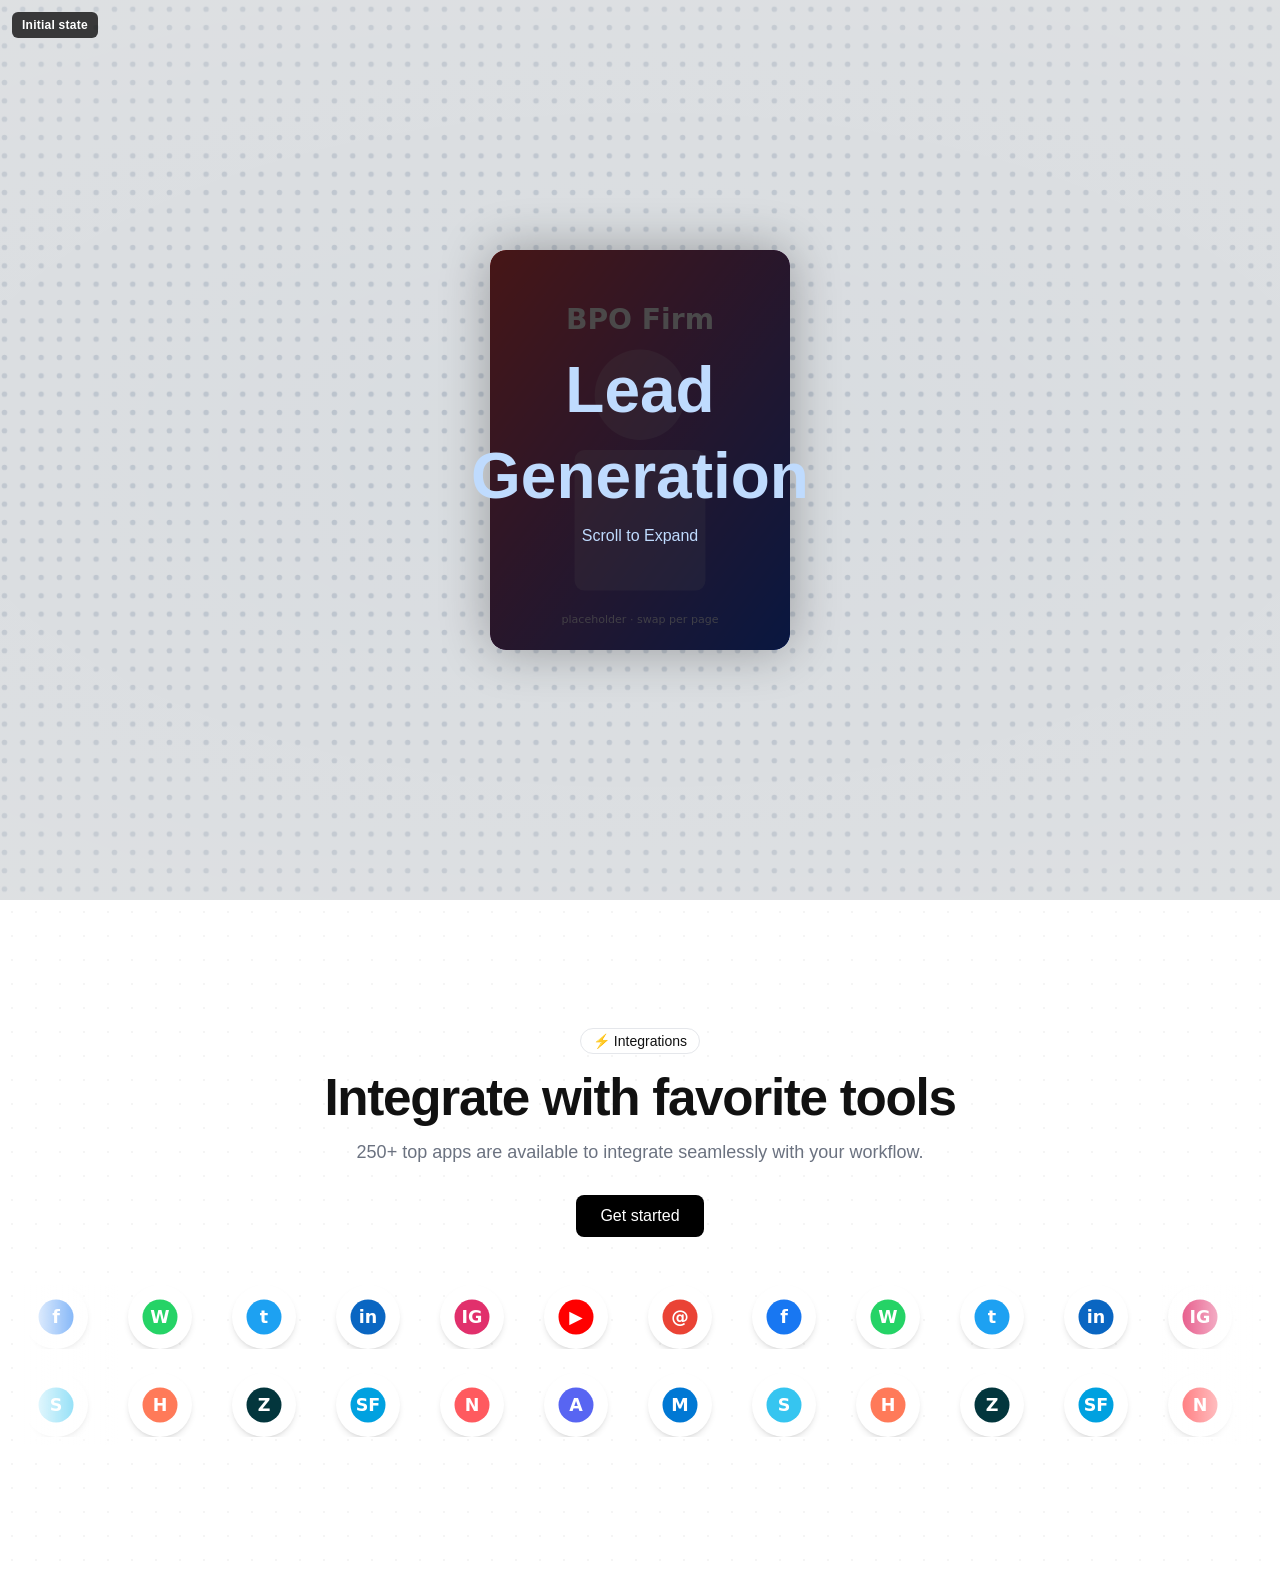
==== preview/index.html @ f5bd44d0 "Add preview harness for the service-page blocks Adds a self-contained HTML + Playwright harness so t" ====
<!doctype html>
<html lang="en">
<head>
	<meta charset="utf-8">
	<meta name="viewport" content="width=device-width,initial-scale=1">
	<title>BPO Firm — Service-Page Blocks preview</title>
	<link rel="stylesheet" href="../wp-content/plugins/bpofirm-scroll-hero/assets/scroll-hero.css">
	<link rel="stylesheet" href="../wp-content/plugins/bpofirm-scroll-hero/assets/integrations.css">
	<style>
		html, body { margin: 0; padding: 0; background: #fff; font-family: -apple-system, BlinkMacSystemFont, "Segoe UI", Roboto, sans-serif; }
		.preview-label {
			position: fixed; top: 12px; left: 12px; z-index: 9999;
			padding: 6px 10px; border-radius: 6px;
			background: rgba(0,0,0,0.75); color: #fff;
			font-size: 12px; font-weight: 600; letter-spacing: 0.02em;
			pointer-events: none;
		}
	</style>
</head>
<body>
	<div class="preview-label" id="preview-label">Initial state</div>

	<!-- This mirrors the HTML the [bpofirm_scroll_hero] shortcode emits.
	     For the offline preview we use inline-SVG data URIs; the live
	     plugin keeps the real bpofirm.com CDN URLs (see PHP defaults). -->
	<section class="bpo-scroll-hero" data-media-type="image" id="hero">
		<img class="bpo-scroll-hero__bg" id="hero-bg" alt="" />
		<div class="bpo-scroll-hero__bg-tint" aria-hidden="true"></div>
		<div class="bpo-scroll-hero__stage">
			<div class="bpo-scroll-hero__media">
				<img id="hero-fg" alt="Lead Generation" />
				<div class="bpo-scroll-hero__media-overlay" aria-hidden="true"></div>
			</div>
			<div class="bpo-scroll-hero__title">
				<h1 class="bpo-scroll-hero__title-first">Lead</h1>
				<h1 class="bpo-scroll-hero__title-rest">Generation</h1>
			</div>
			<div class="bpo-scroll-hero__caption">
				<p class="bpo-scroll-hero__scroll-label">Scroll to Expand</p>
			</div>
		</div>
	</section>

	<!-- This mirrors the HTML the [bpofirm_integrations] shortcode emits. -->
	<section class="bpo-integrations" id="integrations">
		<div class="bpo-integrations__grid-bg" aria-hidden="true"></div>
		<div class="bpo-integrations__inner">
			<span class="bpo-integrations__badge">⚡ Integrations</span>
			<h2 class="bpo-integrations__title">Integrate with favorite tools</h2>
			<p class="bpo-integrations__lede">250+ top apps are available to integrate seamlessly with your workflow.</p>
			<a class="bpo-integrations__cta" href="#">Get started</a>
			<div class="bpo-integrations__carousel" aria-label="Supported integrations">
				<div class="bpo-integrations__row bpo-integrations__row--left">
					<div class="bpo-integrations__track" id="track-1"></div>
				</div>
				<div class="bpo-integrations__row bpo-integrations__row--right">
					<div class="bpo-integrations__track" id="track-2"></div>
				</div>
				<div class="bpo-integrations__fade bpo-integrations__fade--left" aria-hidden="true"></div>
				<div class="bpo-integrations__fade bpo-integrations__fade--right" aria-hidden="true"></div>
			</div>
		</div>
	</section>

	<script>
		// --- Offline placeholder assets (preview only) ----------------------
		// Sandbox can't reach external image hosts (network policy returns
		// 403 on Flaticon / bpofirm CDN). The live WP plugin still references
		// the real URLs — these inline data URIs exist solely so this preview
		// page renders meaningfully in the screenshot harness.
		function svgUri(svg) {
			return 'data:image/svg+xml;utf8,' + encodeURIComponent(svg);
		}
		// Dotted world-map placeholder for the hero background.
		document.getElementById('hero-bg').src = svgUri(
			'<svg xmlns="http://www.w3.org/2000/svg" viewBox="0 0 1024 491" preserveAspectRatio="xMidYMid slice">' +
				'<defs>' +
					'<pattern id="d" width="10" height="10" patternUnits="userSpaceOnUse">' +
						'<circle cx="5" cy="5" r="1.5" fill="#cbd5e1"/>' +
					'</pattern>' +
					'<radialGradient id="g" cx="50%" cy="50%" r="60%">' +
						'<stop offset="0%" stop-color="#ffffff" stop-opacity="0"/>' +
						'<stop offset="100%" stop-color="#ffffff" stop-opacity="0.4"/>' +
					'</radialGradient>' +
				'</defs>' +
				'<rect width="100%" height="100%" fill="#f1f5f9"/>' +
				'<rect width="100%" height="100%" fill="url(#d)"/>' +
				'<rect width="100%" height="100%" fill="url(#g)"/>' +
			'</svg>'
		);
		// Brand-gradient foreground placeholder (stands in for the real photo).
		document.getElementById('hero-fg').src = svgUri(
			'<svg xmlns="http://www.w3.org/2000/svg" viewBox="0 0 600 800" preserveAspectRatio="xMidYMid slice">' +
				'<defs>' +
					'<linearGradient id="bg" x1="0" y1="0" x2="1" y2="1">' +
						'<stop offset="0%" stop-color="#ef494b"/>' +
						'<stop offset="100%" stop-color="#1d4ed8"/>' +
					'</linearGradient>' +
				'</defs>' +
				'<rect width="100%" height="100%" fill="url(#bg)"/>' +
				'<circle cx="300" cy="290" r="90" fill="#ffffff" opacity="0.18"/>' +
				'<rect x="170" y="400" width="260" height="280" rx="20" fill="#ffffff" opacity="0.18"/>' +
				'<text x="300" y="160" text-anchor="middle" font-family="system-ui,sans-serif" font-size="56" font-weight="800" fill="#ffffff" opacity="0.95">BPO Firm</text>' +
				'<text x="300" y="745" text-anchor="middle" font-family="system-ui,sans-serif" font-size="22" font-weight="500" fill="#ffffff" opacity="0.75">placeholder · swap per page</text>' +
			'</svg>'
		);
		// Generate 14 chip icons — coloured circles with single-letter glyphs.
		function chipIcon(letter, fill) {
			return svgUri(
				'<svg xmlns="http://www.w3.org/2000/svg" viewBox="0 0 64 64">' +
					'<circle cx="32" cy="32" r="28" fill="' + fill + '"/>' +
					'<text x="32" y="42" text-anchor="middle" font-family="system-ui,sans-serif" font-size="28" font-weight="700" fill="#ffffff">' + letter + '</text>' +
				'</svg>'
			);
		}
		var ROW1 = [
			chipIcon('f', '#1877f2'), // facebook-blue
			chipIcon('W', '#25d366'), // whatsapp-green
			chipIcon('t', '#1da1f2'), // twitter-blue
			chipIcon('in','#0a66c2'), // linkedin
			chipIcon('IG','#e1306c'), // instagram-pink
			chipIcon('▶', '#ff0000'), // youtube-red
			chipIcon('@', '#ea4335'), // gmail-red
		];
		var ROW2 = [
			chipIcon('S', '#36c5f0'), // slack
			chipIcon('H', '#ff7a59'), // hubspot
			chipIcon('Z', '#03363d'), // zendesk
			chipIcon('SF','#00a1e0'), // salesforce
			chipIcon('N', '#ff5a5f'), // notion-ish
			chipIcon('A', '#5865f2'), // discord
			chipIcon('M', '#0078d4'), // microsoft
		];
		function fillTrack(id, icons, repeat) {
			var el = document.getElementById(id);
			var html = '';
			for (var r = 0; r < repeat; r++) {
				for (var i = 0; i < icons.length; i++) {
					html += '<div class="bpo-integrations__chip"><img src="' + icons[i] + '" alt="" loading="lazy"></div>';
				}
			}
			el.innerHTML = html;
		}
		fillTrack('track-1', ROW1, 4);
		fillTrack('track-2', ROW2, 4);

		// Helper used by the screenshot script to force a specific scroll-hero
		// progress without having to actually scroll-hijack the page.
		window.__setHeroProgress = function (progress) {
			var hero = document.getElementById('hero');
			var mobile = window.innerWidth < 768;
			var w = 300 + progress * (mobile ? 650 : 1250);
			var h = 400 + progress * (mobile ? 200 : 400);
			var tx = progress * (mobile ? 180 : 150);
			hero.style.setProperty('--bpo-media-w', w + 'px');
			hero.style.setProperty('--bpo-media-h', h + 'px');
			hero.style.setProperty('--bpo-text-tx', tx);
			hero.style.setProperty('--bpo-bg-opacity', 1 - progress);
			hero.style.setProperty('--bpo-overlay-opacity', 0.7 - progress * 0.3);
			hero.classList.toggle('is-expanded', progress >= 1);
		};
		window.__setHeroProgress(0);
	</script>
</body>
</html>
---- wp-content/plugins/bpofirm-scroll-hero/assets/scroll-hero.css ----
/* BPO Firm — Scroll-Expand Hero
 * Vanilla CSS port of the ScrollExpandMedia React component.
 * Heights / widths are driven inline by scroll-hero.js (it sets
 * --bpo-media-w, --bpo-media-h, --bpo-text-tx, --bpo-bg-opacity, --bpo-overlay-opacity).
 */

.bpo-scroll-hero {
	position: relative;
	width: 100%;
	min-height: 100dvh;
	overflow: hidden;
	color: #bfdbfe; /* blue-200 (matches the React demo) */
}

.bpo-scroll-hero__bg {
	position: absolute;
	inset: 0;
	z-index: 0;
	width: 100%;
	height: 100%;
	object-fit: cover;
	object-position: center;
	opacity: var(--bpo-bg-opacity, 1);
	transition: opacity 0.1s linear;
}

.bpo-scroll-hero__bg-tint {
	position: absolute;
	inset: 0;
	z-index: 1;
	background: rgba(0, 0, 0, 0.1);
}

.bpo-scroll-hero__stage {
	position: relative;
	z-index: 2;
	width: 100%;
	min-height: 100dvh;
	display: flex;
	flex-direction: column;
	align-items: center;
	justify-content: center;
	padding: 1rem;
	box-sizing: border-box;
}

.bpo-scroll-hero__media {
	position: absolute;
	top: 50%;
	left: 50%;
	z-index: 0;
	width: var(--bpo-media-w, 300px);
	height: var(--bpo-media-h, 400px);
	max-width: 95vw;
	max-height: 85vh;
	transform: translate(-50%, -50%);
	border-radius: 1rem;
	overflow: hidden;
	box-shadow: 0 0 50px rgba(0, 0, 0, 0.3);
	pointer-events: none;
}

.bpo-scroll-hero__media > video,
.bpo-scroll-hero__media > img,
.bpo-scroll-hero__media > iframe {
	display: block;
	width: 100%;
	height: 100%;
	object-fit: cover;
	border: 0;
	border-radius: 1rem;
}

.bpo-scroll-hero__media-overlay {
	position: absolute;
	inset: 0;
	background: #000;
	border-radius: 1rem;
	opacity: var(--bpo-overlay-opacity, 0.5);
	transition: opacity 0.2s linear;
	pointer-events: none;
}

.bpo-scroll-hero__title {
	position: relative;
	z-index: 3;
	display: flex;
	flex-direction: column;
	align-items: center;
	gap: 1rem;
	width: 100%;
	text-align: center;
	pointer-events: none;
}

.bpo-scroll-hero__title-first,
.bpo-scroll-hero__title-rest {
	margin: 0;
	font-size: clamp(2.25rem, 5.5vw, 4rem);
	font-weight: 800;
	line-height: 1.1;
	color: #bfdbfe;
}

.bpo-scroll-hero__title-first {
	transform: translateX(calc(var(--bpo-text-tx, 0) * -1vw));
}

.bpo-scroll-hero__title-rest {
	transform: translateX(calc(var(--bpo-text-tx, 0) * 1vw));
}

.bpo-scroll-hero--text-blend .bpo-scroll-hero__title-first,
.bpo-scroll-hero--text-blend .bpo-scroll-hero__title-rest {
	mix-blend-mode: difference;
}

.bpo-scroll-hero__caption {
	position: relative;
	z-index: 3;
	margin-top: 1rem;
	text-align: center;
	color: #bfdbfe;
	pointer-events: none;
}

.bpo-scroll-hero__date {
	margin: 0 0 0.25rem;
	font-size: 1.5rem;
	transform: translateX(calc(var(--bpo-text-tx, 0) * -1vw));
}

.bpo-scroll-hero__scroll-label {
	margin: 0;
	font-weight: 500;
	transform: translateX(calc(var(--bpo-text-tx, 0) * 1vw));
}

.bpo-scroll-hero__content {
	position: relative;
	z-index: 4;
	width: 100%;
	padding: 2.5rem 2rem;
	opacity: 0;
	transition: opacity 0.7s ease;
	box-sizing: border-box;
}

.bpo-scroll-hero.is-expanded .bpo-scroll-hero__content {
	opacity: 1;
}

@media (min-width: 768px) {
	.bpo-scroll-hero__content {
		padding: 5rem 4rem;
	}
}

@media (prefers-reduced-motion: reduce) {
	.bpo-scroll-hero__bg,
	.bpo-scroll-hero__media-overlay,
	.bpo-scroll-hero__content {
		transition: none;
	}
}
---- wp-content/plugins/bpofirm-scroll-hero/assets/integrations.css ----
/* BPO Firm — Integrations Carousel
 * Vanilla CSS port of the IntegrationHero React component.
 * Two rows of icon "chips" scrolling in opposite directions with
 * fade-out gradient masks on both sides.
 */

.bpo-integrations {
	position: relative;
	padding: 8rem 0;
	overflow: hidden;
	background: #fff;
	color: #111;
}

.bpo-integrations__grid-bg {
	position: absolute;
	inset: 0;
	background-image: radial-gradient(circle at center, rgba(0, 0, 0, 0.04) 1px, transparent 1px);
	background-size: 24px 24px;
	pointer-events: none;
}

.bpo-integrations__inner {
	position: relative;
	max-width: 80rem;
	margin: 0 auto;
	padding: 0 1.5rem;
	text-align: center;
}

.bpo-integrations__badge {
	display: inline-block;
	padding: 0.25rem 0.75rem;
	margin-bottom: 1rem;
	font-size: 0.875rem;
	border: 1px solid #e5e7eb;
	border-radius: 9999px;
	background: #fff;
	color: #111;
}

.bpo-integrations__title {
	margin: 0;
	font-size: clamp(2rem, 4vw, 3.75rem);
	font-weight: 700;
	letter-spacing: -0.025em;
	line-height: 1.1;
}

.bpo-integrations__lede {
	max-width: 36rem;
	margin: 1rem auto 0;
	font-size: 1.125rem;
	color: #6b7280;
}

.bpo-integrations__cta {
	display: inline-block;
	margin-top: 2rem;
	padding: 0.75rem 1.5rem;
	font-weight: 500;
	color: #fff;
	background: #000;
	border-radius: 0.5rem;
	text-decoration: none;
	transition: background 0.2s ease;
}

.bpo-integrations__cta:hover,
.bpo-integrations__cta:focus {
	background: #1f2937;
	color: #fff;
}

.bpo-integrations__carousel {
	position: relative;
	margin-top: 3rem;
	padding-bottom: 0.5rem;
	overflow: hidden;
}

.bpo-integrations__row {
	display: flex;
	overflow: hidden;
}

.bpo-integrations__row + .bpo-integrations__row {
	margin-top: 1.5rem;
}

.bpo-integrations__track {
	display: flex;
	flex-shrink: 0;
	gap: 2.5rem;
	white-space: nowrap;
	will-change: transform;
}

.bpo-integrations__row--left .bpo-integrations__track {
	animation: bpo-int-scroll-left 30s linear infinite;
}

.bpo-integrations__row--right .bpo-integrations__track {
	animation: bpo-int-scroll-right 30s linear infinite;
}

.bpo-integrations__chip {
	flex-shrink: 0;
	width: 4rem;
	height: 4rem;
	border-radius: 9999px;
	background: #fff;
	box-shadow: 0 4px 6px -1px rgba(0, 0, 0, 0.1), 0 2px 4px -2px rgba(0, 0, 0, 0.1);
	display: flex;
	align-items: center;
	justify-content: center;
	cursor: pointer;
	transition:
		transform 0.25s cubic-bezier(0.4, 0, 0.2, 1),
		box-shadow 0.25s cubic-bezier(0.4, 0, 0.2, 1),
		outline-color 0.25s ease,
		background 0.25s ease;
	outline: 2px solid transparent;
	outline-offset: 3px;
}

.bpo-integrations__chip > img {
	display: block;
	height: 2.5rem;
	width: 2.5rem;
	object-fit: contain;
	transition: transform 0.25s cubic-bezier(0.4, 0, 0.2, 1);
}

/* Hover: lift the chip, glow with brand red, scale up icon */
.bpo-integrations__chip:hover,
.bpo-integrations__chip:focus-visible {
	transform: translateY(-4px) scale(1.08);
	box-shadow:
		0 10px 25px -5px rgba(239, 73, 75, 0.35),
		0 6px 12px -4px rgba(0, 0, 0, 0.15);
	outline-color: #ef494b;
	background: #fff;
}

.bpo-integrations__chip:hover > img,
.bpo-integrations__chip:focus-visible > img {
	transform: scale(1.12);
}

.bpo-integrations__chip:active {
	transform: translateY(-2px) scale(1.04);
}

/* Pause the row's scroll when the user is hovering any chip in it,
 * so the target doesn't slide out from under them. */
.bpo-integrations__row:hover .bpo-integrations__track,
.bpo-integrations__row:focus-within .bpo-integrations__track {
	animation-play-state: paused;
}

.bpo-integrations__fade {
	position: absolute;
	top: 0;
	height: 100%;
	width: 6rem;
	pointer-events: none;
	z-index: 2;
}

.bpo-integrations__fade--left {
	left: 0;
	background: linear-gradient(to right, #fff, rgba(255, 255, 255, 0));
}

.bpo-integrations__fade--right {
	right: 0;
	background: linear-gradient(to left, #fff, rgba(255, 255, 255, 0));
}

@keyframes bpo-int-scroll-left {
	0% { transform: translateX(0); }
	100% { transform: translateX(-50%); }
}

@keyframes bpo-int-scroll-right {
	0% { transform: translateX(-50%); }
	100% { transform: translateX(0); }
}

@media (prefers-reduced-motion: reduce) {
	.bpo-integrations__row--left .bpo-integrations__track,
	.bpo-integrations__row--right .bpo-integrations__track {
		animation: none;
	}
}
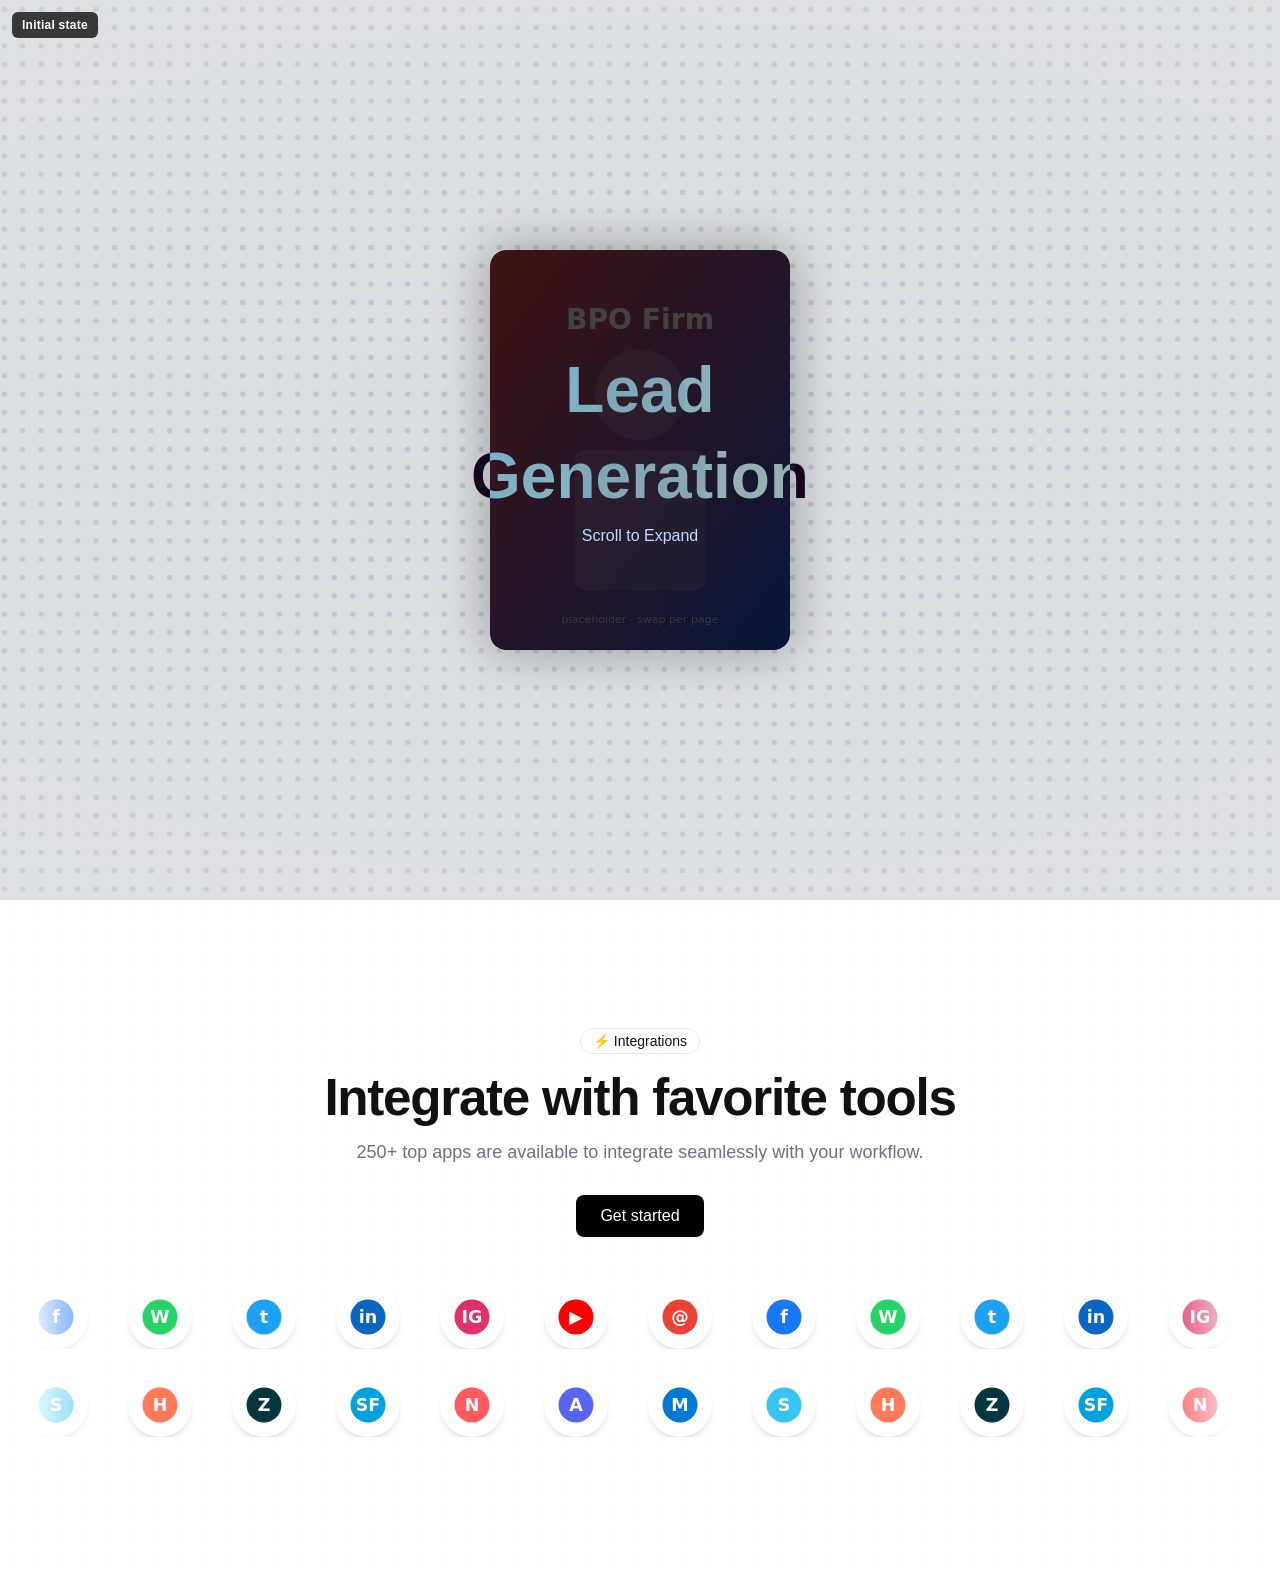
==== commit 0232c84a: "Default scroll-hero title to mix-blend-mode for adaptive contrast Service-page banner sits over a li" ====
--- a/preview/index.html
+++ b/preview/index.html
@@ -23,7 +23,7 @@
 	<!-- This mirrors the HTML the [bpofirm_scroll_hero] shortcode emits.
 	     For the offline preview we use inline-SVG data URIs; the live
 	     plugin keeps the real bpofirm.com CDN URLs (see PHP defaults). -->
-	<section class="bpo-scroll-hero" data-media-type="image" id="hero">
+	<section class="bpo-scroll-hero bpo-scroll-hero--text-blend" data-media-type="image" id="hero">
 		<img class="bpo-scroll-hero__bg" id="hero-bg" alt="" />
 		<div class="bpo-scroll-hero__bg-tint" aria-hidden="true"></div>
 		<div class="bpo-scroll-hero__stage">
--- a/wp-content/plugins/bpofirm-scroll-hero/assets/scroll-hero.css
+++ b/wp-content/plugins/bpofirm-scroll-hero/assets/scroll-hero.css
@@ -33,7 +33,9 @@
 
 .bpo-scroll-hero__stage {
 	position: relative;
-	z-index: 2;
+	/* No z-index here on purpose — it would form a stacking context that
+	 * confines the title's mix-blend-mode and stops it reading against
+	 * the page background. Source order alone keeps stage above the bg. */
 	width: 100%;
 	min-height: 100dvh;
 	display: flex;
@@ -83,7 +85,10 @@
 
 .bpo-scroll-hero__title {
 	position: relative;
-	z-index: 3;
+	/* No z-index — see .bpo-scroll-hero__stage note. Source order
+	 * (title comes after media/bg in the DOM) keeps it on top, and
+	 * leaving this container non-isolated lets the children's
+	 * mix-blend-mode read against the page background. */
 	display: flex;
 	flex-direction: column;
 	align-items: center;
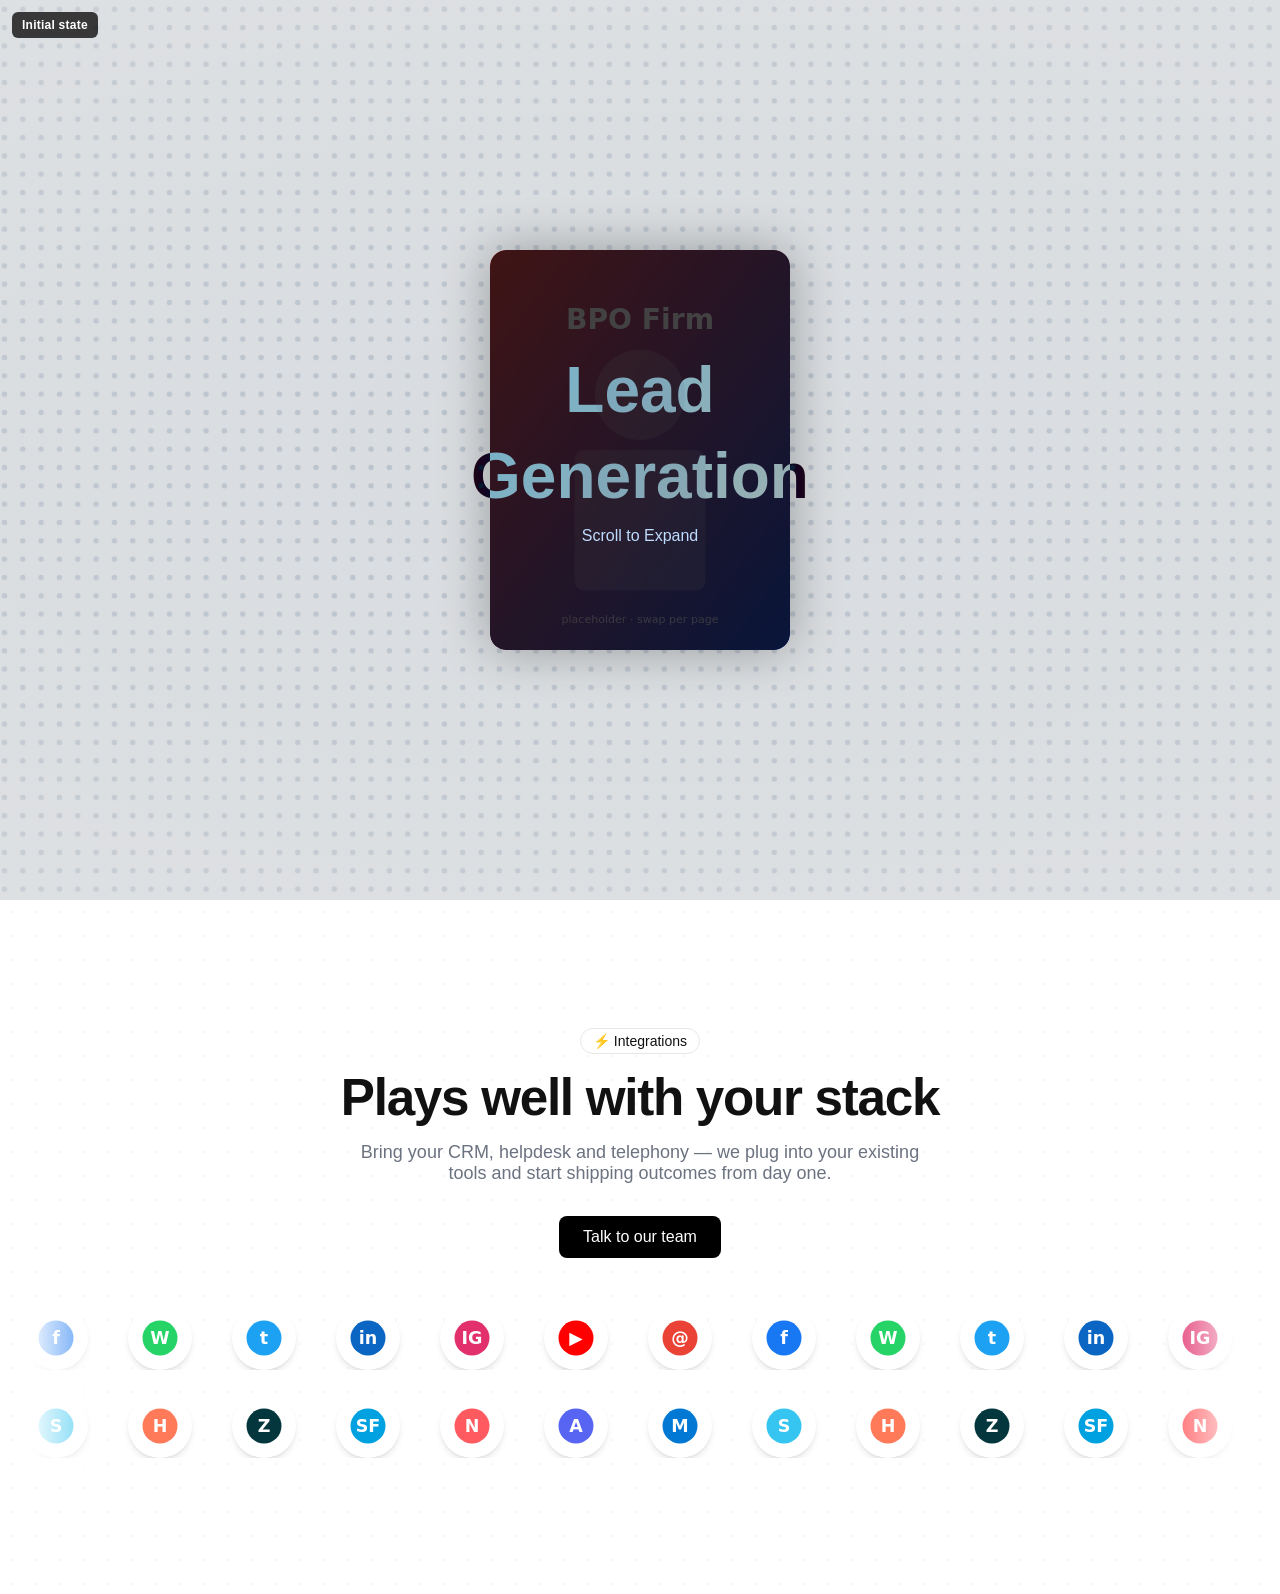
==== commit 1671bad6: "Add static (non-hijacking) hero mode + refresh integrations copy to BPO language Two changes shipped" ====
--- a/preview/index.html
+++ b/preview/index.html
@@ -46,9 +46,9 @@
 		<div class="bpo-integrations__grid-bg" aria-hidden="true"></div>
 		<div class="bpo-integrations__inner">
 			<span class="bpo-integrations__badge">⚡ Integrations</span>
-			<h2 class="bpo-integrations__title">Integrate with favorite tools</h2>
-			<p class="bpo-integrations__lede">250+ top apps are available to integrate seamlessly with your workflow.</p>
-			<a class="bpo-integrations__cta" href="#">Get started</a>
+			<h2 class="bpo-integrations__title">Plays well with your stack</h2>
+			<p class="bpo-integrations__lede">Bring your CRM, helpdesk and telephony — we plug into your existing tools and start shipping outcomes from day one.</p>
+			<a class="bpo-integrations__cta" href="#">Talk to our team</a>
 			<div class="bpo-integrations__carousel" aria-label="Supported integrations">
 				<div class="bpo-integrations__row bpo-integrations__row--left">
 					<div class="bpo-integrations__track" id="track-1"></div>
--- a/wp-content/plugins/bpofirm-scroll-hero/assets/scroll-hero.css
+++ b/wp-content/plugins/bpofirm-scroll-hero/assets/scroll-hero.css
@@ -161,6 +161,21 @@
 	}
 }
 
+/* Static mode — no scroll hijack. Used on leaf service pages where users
+ * navigate between many siblings and don't want a forced expand on each
+ * page. The JS skips event-listener attachment when this class is present;
+ * here we just shrink the section so it behaves as a normal banner. */
+.bpo-scroll-hero--static {
+	min-height: auto;
+}
+.bpo-scroll-hero--static .bpo-scroll-hero__stage {
+	min-height: 60vh;
+}
+/* "Scroll to Expand" makes no sense when there's nothing to expand. */
+.bpo-scroll-hero--static .bpo-scroll-hero__scroll-label {
+	display: none;
+}
+
 @media (prefers-reduced-motion: reduce) {
 	.bpo-scroll-hero__bg,
 	.bpo-scroll-hero__media-overlay,
